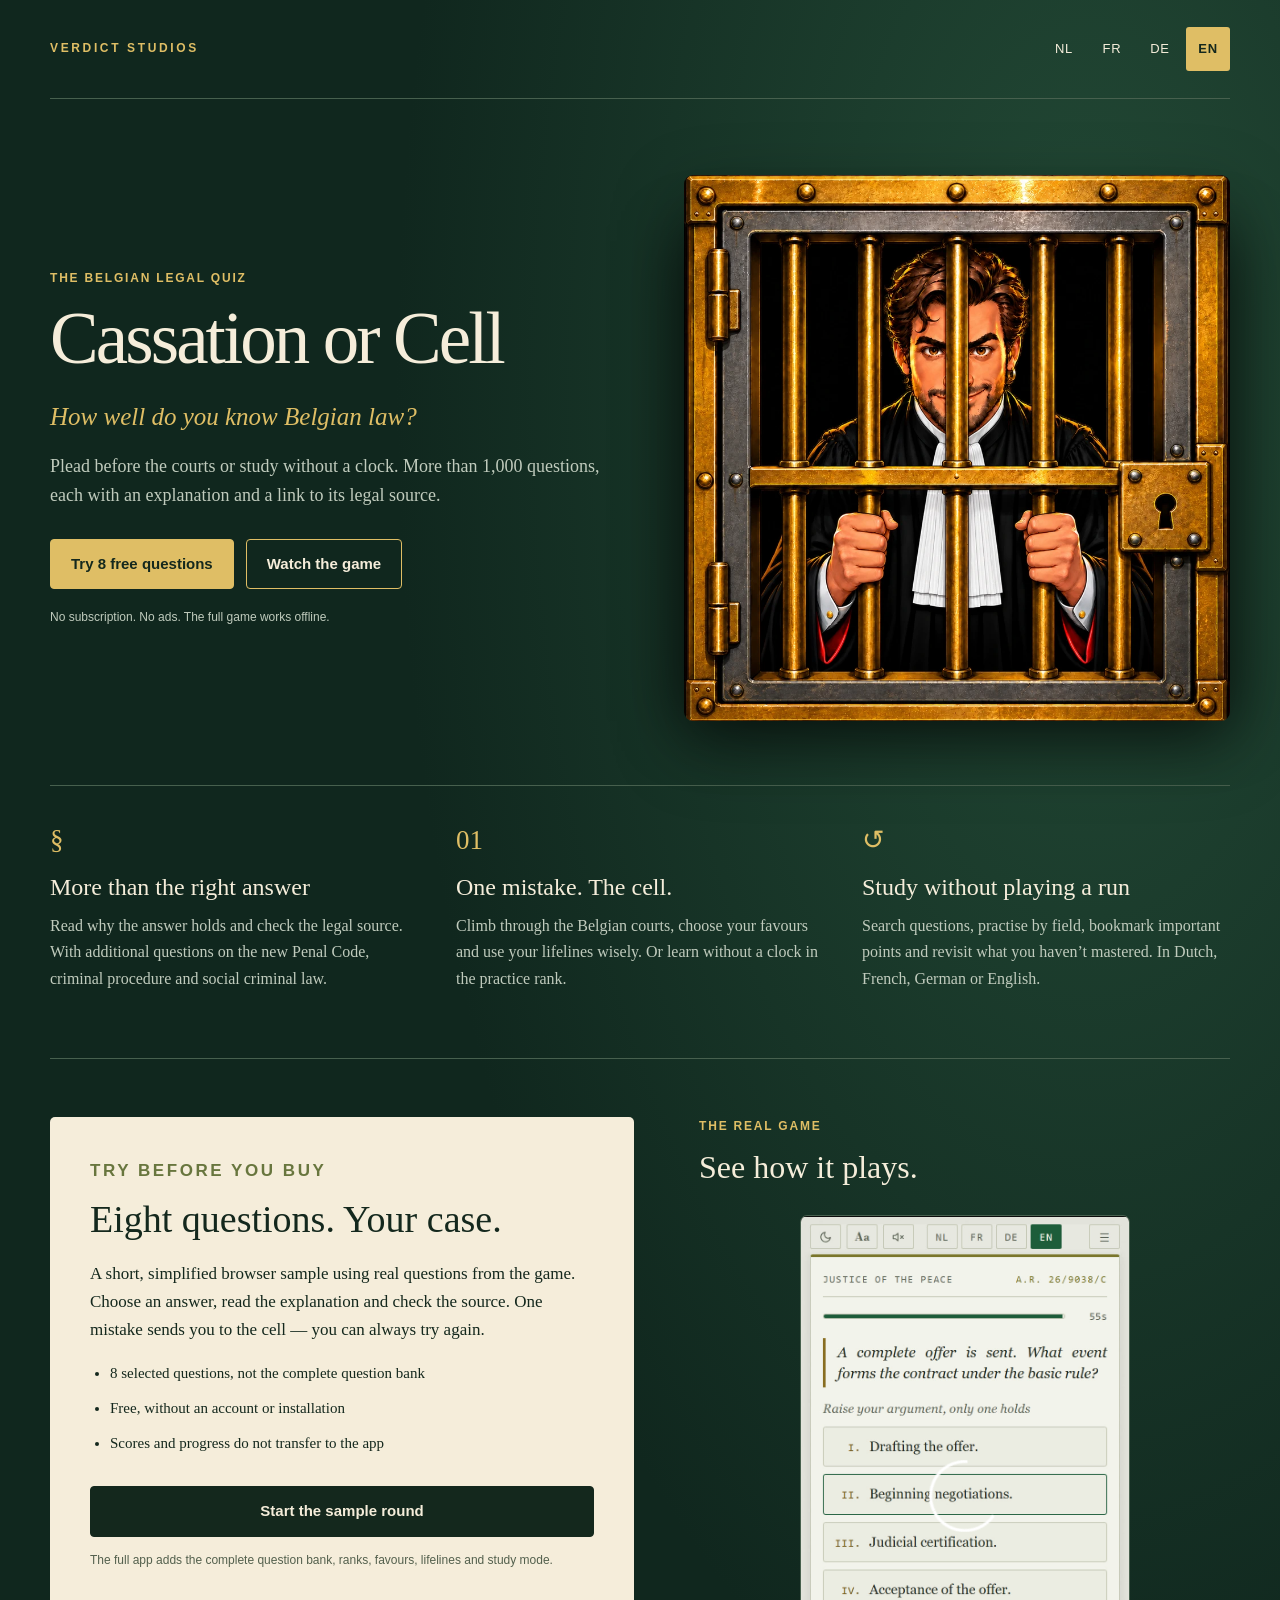
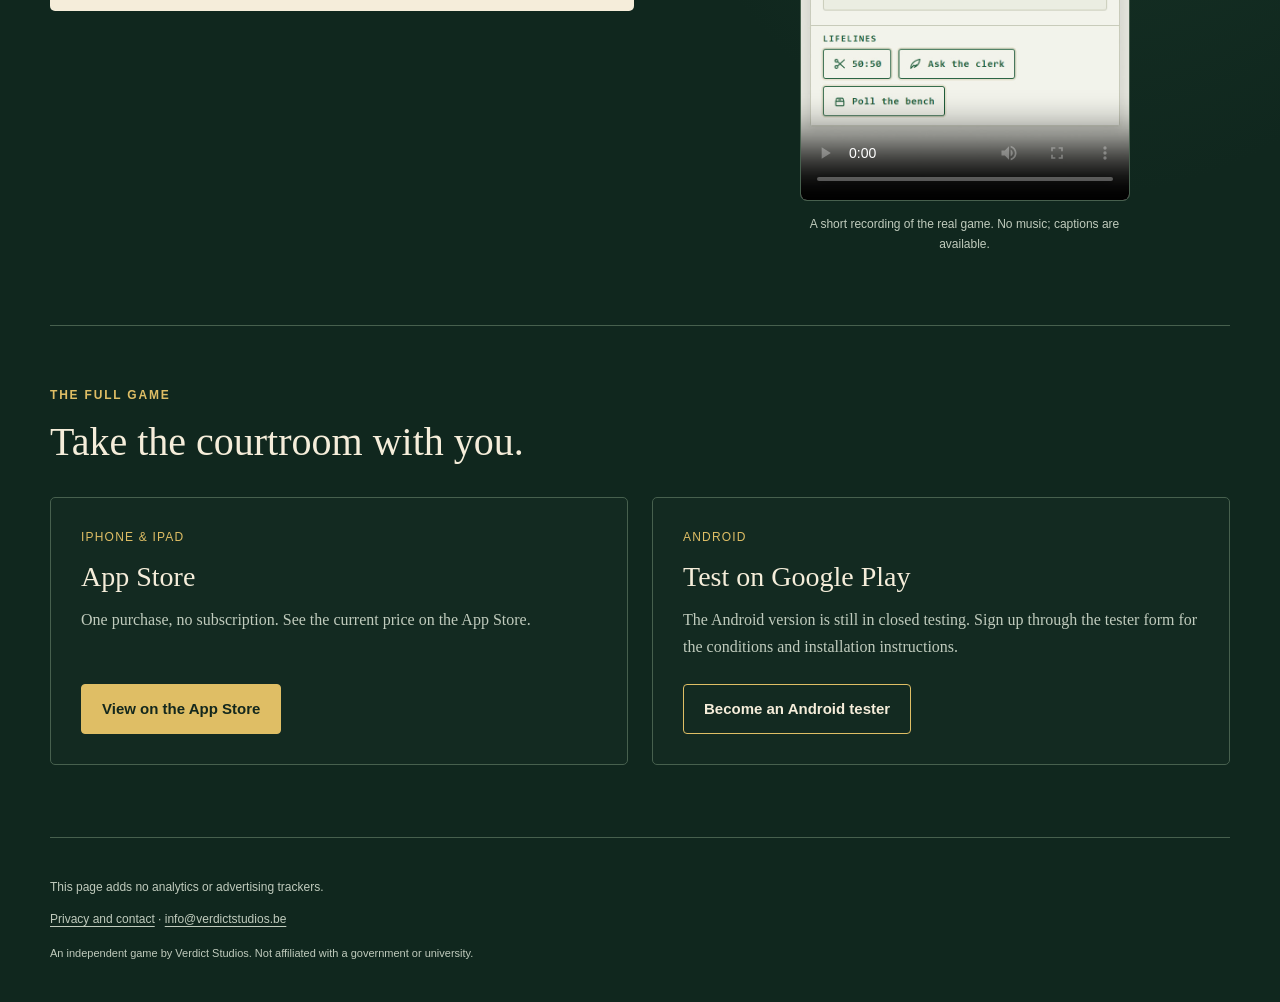
==== play/index.html @ 74232661 "Add four-language game preview and gameplay videos" ====
<!doctype html>
<html lang="nl">
<head>
  <meta charset="utf-8">
  <meta name="viewport" content="width=device-width,initial-scale=1">
  <meta http-equiv="Content-Security-Policy" content="default-src 'self'; script-src 'self'; style-src 'self'; img-src 'self' data:; media-src 'self'; connect-src 'none'; object-src 'none'; base-uri 'none'; form-action 'none'">
  <meta name="description" content="Cassatie of Cel: de Belgische rechtsquiz. Probeer gratis acht vragen, bekijk het spel en ontdek meer dan 1.000 vragen met juridische bronnen.">
  <meta name="theme-color" content="#10271e">
  <title>Cassatie of Cel — Dé Belgische rechtsquiz</title>
  <link rel="icon" href="assets/icon-192.png">
  <link rel="stylesheet" href="site.css">
  <script src="site.js" defer></script>
</head>
<body>
  <a class="skip" href="#main" data-copy="skip">Naar de inhoud</a>
  <header class="masthead page-width">
    <a class="studio" href="./">VERDICT STUDIOS</a>
    <nav class="languages" aria-label="Taal / Langue / Sprache / Language">
      <a href="?lang=nl" lang="nl" data-lang="nl">NL<span class="sr-only"> Nederlands</span></a>
      <a href="?lang=fr" lang="fr" data-lang="fr">FR<span class="sr-only"> Français</span></a>
      <a href="?lang=de" lang="de" data-lang="de">DE<span class="sr-only"> Deutsch</span></a>
      <a href="?lang=en" lang="en" data-lang="en">EN<span class="sr-only"> English</span></a>
    </nav>
  </header>
  <main id="main" class="page-width">
    <section class="hero" aria-labelledby="app-title">
      <div class="hero-copy">
        <p class="eyebrow" data-copy="subtitle">Dé Belgische rechtsquiz</p>
        <h1 id="app-title" data-copy="name">Cassatie of Cel</h1>
        <p class="hero-line" data-copy="hook">Ken jij het Belgische recht?</p>
        <p class="intro" data-copy="intro">Pleiten voor de rechtbank of zonder klok studeren. Meer dan 1.000 vragen, telkens met uitleg en een link naar de juridische bron.</p>
        <div class="actions">
          <a class="button primary" id="hero-demo" href="demo/?lang=nl" data-copy="try">Probeer 8 gratis vragen</a>
          <a class="button secondary" href="#watch" data-copy="watch">Bekijk het spel</a>
        </div>
        <p class="assurance" data-copy="assurance">Geen abonnement. Geen reclame. Het volledige spel werkt offline.</p>
      </div>
      <figure class="hero-art">
        <img src="assets/lawyer.webp" width="960" height="960" alt="Een advocaat achter de gouden tralies van een cel" id="hero-image" fetchpriority="high">
      </figure>
    </section>
    <section class="features" aria-label="Wat zit er in het spel?" id="features">
      <article><span class="feature-mark" aria-hidden="true">§</span><h2 data-copy="sourceTitle">Niet alleen het juiste antwoord</h2><p data-copy="sourceBody">Lees waarom het klopt en raadpleeg de juridische bron. Met extra vragen over het nieuwe Strafwetboek, strafvordering en sociaal strafrecht.</p></article>
      <article><span class="feature-mark" aria-hidden="true">01</span><h2 data-copy="playTitle">Eén fout. De cel.</h2><p data-copy="playBody">Klim door de Belgische rechtbanken, kies gunsten en zet je hulplijnen slim in. Of kies de oefenrang en leer zonder klok.</p></article>
      <article><span class="feature-mark" aria-hidden="true">↺</span><h2 data-copy="studyTitle">Ook zonder een run te spelen</h2><p data-copy="studyBody">Zoek vragen, oefen per rechtsgebied, bewaar bladwijzers en herhaal wat je nog niet beheerst. In het Nederlands, Frans, Duits of Engels.</p></article>
    </section>
    <section class="preview-section" aria-labelledby="sample-title">
      <div class="sample-card">
        <p class="eyebrow" data-copy="before">Eerst proberen</p>
        <h2 id="sample-title" data-copy="sampleTitle">Acht vragen. Jij pleit.</h2>
        <p data-copy="sampleBody">Een korte, vereenvoudigde browserproef met echte vragen uit het spel. Kies een antwoord, lees de uitleg en bekijk de bron. Eén fout stuurt je naar de cel — opnieuw proberen mag altijd.</p>
        <ul class="sample-facts"><li data-copy="sampleCount">8 geselecteerde vragen, niet de volledige vragenbank</li><li data-copy="sampleFree">Gratis, zonder account of installatie</li><li data-copy="samplePrivacy">Geen overdracht van scores of voortgang naar de app</li></ul>
        <a class="button primary" id="sample-demo" href="demo/?lang=nl" data-copy="start">Begin de proefronde</a>
        <p class="fineprint" data-copy="sampleLimit">De volledige app voegt de complete vragenbank, spelrangen, gunsten, hulplijnen en studiemodus toe.</p>
      </div>
      <div id="watch" class="watch-card">
        <div class="watch-heading"><p class="eyebrow" data-copy="actual">Het echte spel</p><h2 data-copy="videoTitle">Zo speelt het.</h2></div>
        <video id="gameplay" controls playsinline preload="none" poster="video/poster-nl.jpg" width="1080" height="1920" aria-label="Gameplayvideo van Cassatie of Cel">
          <source id="video-source" src="video/promo-nl.mp4" type="video/mp4">
          <track id="video-track" kind="captions" src="video/promo-nl.vtt" srclang="nl" label="Nederlands" default>
          <span data-copy="videoFallback">Je browser ondersteunt deze video niet.</span>
        </video>
        <p class="fineprint" data-copy="videoNote">Een korte opname van het echte spel. Zonder muziek; ondertitels zijn beschikbaar.</p>
      </div>
    </section>
    <section class="get-section" aria-labelledby="get-title">
      <div class="get-intro"><p class="eyebrow" data-copy="full">Het volledige spel</p><h2 id="get-title" data-copy="getTitle">Neem de rechtbank mee.</h2></div>
      <div class="store-grid">
        <article class="store-card"><p class="platform">iPhone &amp; iPad</p><h3>App Store</h3><p data-copy="iosBody">Eenmalige aankoop, zonder abonnement. Bekijk de actuele prijs in de App Store.</p><a class="button primary" href="https://apps.apple.com/be/app/id6790086255" target="_blank" rel="noopener noreferrer" data-copy="iosButton">Bekijk in de App Store</a></article>
        <article class="store-card android-card"><p class="platform">Android</p><h3 data-copy="androidTitle">Test mee op Google Play</h3><p data-copy="androidBody">De Android-versie zit nog in de gesloten testfase. Meld je aan via het testerformulier; daar vind je de voorwaarden en installatie-instructies.</p><a class="button secondary" href="https://forms.gle/mKwj6xQWo4FjbQhSA" target="_blank" rel="noopener noreferrer" data-copy="androidButton">Word Android-tester</a></article>
      </div>
    </section>
  </main>
  <footer class="page-width footer"><p data-copy="privacyNote">Deze pagina voegt geen analytics of advertentietrackers toe.</p><div><a href="../" data-copy="privacy">Privacy en contact</a><span aria-hidden="true"> · </span><a href="mailto:info@verdictstudios.be">info@verdictstudios.be</a></div><p class="fineprint" data-copy="independent">Een onafhankelijk spel van Verdict Studios. Niet verbonden aan of uitgegeven door een overheid of universiteit.</p></footer>
</body>
</html>
---- play/site.css ----
:root{color-scheme:dark;--bg:#10271e;--paper:#f5edda;--muted:#c0cbbd;--gold:#dfbe65;--edge:#47604e;--panel:#173529;--ink:#14281d;font-family:Georgia,'Times New Roman',serif;line-height:1.65}
*{box-sizing:border-box}html{scroll-behavior:smooth}body{margin:0;background:radial-gradient(ellipse at 85% 15%,#234a36 0,transparent 45%),var(--bg);color:var(--paper)}a{color:inherit}button,a,video{-webkit-tap-highlight-color:transparent}a:focus-visible,video:focus-visible{outline:3px solid var(--gold);outline-offset:5px}::selection{background:var(--gold);color:var(--ink)}.page-width{width:min(1180px,calc(100% - 64px));margin-inline:auto}.masthead{display:flex;justify-content:space-between;align-items:center;padding-block:27px;border-bottom:1px solid var(--edge);gap:20px}.studio,.eyebrow,.languages,.platform,.button,.fineprint,.assurance,.footer{font-family:Arial,Helvetica,sans-serif}.studio{font-size:12px;letter-spacing:.22em;text-decoration:none;color:var(--gold);font-weight:700}.languages{display:flex;gap:4px}.languages a{min-width:44px;min-height:44px;display:grid;place-content:center;font-size:13px;letter-spacing:.06em;text-decoration:none;border:1px solid transparent;border-radius:3px}.languages a:hover{border-color:var(--edge)}.languages a[aria-current=page]{background:var(--gold);color:var(--ink);font-weight:700}.hero{display:grid;grid-template-columns:1.05fr 1fr;gap:60px;align-items:center;padding-block:76px 64px}.eyebrow{text-transform:uppercase;letter-spacing:.15em;font-size:12px;font-weight:700;color:var(--gold);margin:0 0 12px}h1,h2,h3,p{overflow-wrap:break-word}h1{font-size:clamp(42px,5.7vw,76px);line-height:1.03;font-weight:400;margin:0 0 24px;letter-spacing:-.04em}h2{font-weight:400;font-size:32px;line-height:1.18;margin:0 0 18px}h3{font-weight:400;line-height:1.2;font-size:28px;margin:0 0 14px}.hero-line{font-size:25px;line-height:1.35;margin:0 0 18px;color:var(--gold);font-style:italic}.intro{color:var(--muted);font-size:18px;margin:0 0 28px;max-width:570px}.hero-art{margin:0;position:relative}.hero-art:before{content:'';position:absolute;inset:12% 0 0;background:#0009;filter:blur(32px);z-index:-1}.hero-art img{display:block;width:100%;height:auto;border-radius:9px;box-shadow:0 25px 70px #0006}.actions{display:flex;flex-wrap:wrap;gap:12px}.button{display:inline-flex;align-items:center;justify-content:center;text-align:center;text-decoration:none;padding:14px 20px;min-height:50px;line-height:1.35;border:1px solid var(--gold);border-radius:4px;font-size:15px;font-weight:700;transition:background .15s,transform .15s}.button:hover{transform:translateY(-2px)}.primary{background:var(--gold);color:var(--ink)}.primary:hover{background:#f0d580}.secondary{background:transparent;color:var(--paper)}.secondary:hover{background:#ffffff0c}.assurance{font-size:12px;color:var(--muted);margin:18px 0 0;line-height:1.7}.features{display:grid;grid-template-columns:repeat(3,minmax(0,1fr));gap:38px;padding-block:38px 66px;border-top:1px solid var(--edge)}.features h2{font-size:24px;margin-block:16px 12px}.features p{color:var(--muted);font-size:16px;margin:0}.feature-mark{display:block;font-size:27px;color:var(--gold);line-height:1.2}.preview-section{display:grid;grid-template-columns:1.1fr 1fr;gap:65px;align-items:start;padding-block:58px 70px;border-top:1px solid var(--edge)}.sample-card{background:var(--paper);color:var(--ink);padding:40px;border-radius:5px;position:sticky;top:30px}.sample-card .eyebrow{color:#68763e}.sample-card h2{font-size:38px}.sample-card p{font-size:17px}.sample-card .button{background:var(--ink);color:var(--paper);border-color:var(--ink);width:100%;margin-top:16px}.sample-card .button:hover{background:#244735}.sample-facts{padding-left:20px;font-size:15px}.sample-facts li{margin:10px 0}.fineprint,.sample-card .fineprint{font-size:12px;line-height:1.65;color:var(--muted);margin:14px 0 0}.sample-card .fineprint{color:#53604d}.watch-card{text-align:center;scroll-margin-top:24px}.watch-heading{text-align:left}.watch-card video{display:block;width:min(100%,330px);height:auto;max-height:640px;aspect-ratio:9/16;object-fit:contain;background:#0b0c0b;border:1px solid var(--edge);border-radius:7px;margin:28px auto 0}.watch-card .fineprint{max-width:360px;margin-inline:auto}.get-section{padding-block:60px 72px;border-top:1px solid var(--edge)}.get-intro{margin-bottom:32px}.get-intro h2{font-size:40px}.store-grid{display:grid;grid-template-columns:1fr 1fr;gap:24px}.store-card{padding:30px;border:1px solid var(--edge);border-radius:5px;background:#ffffff03;display:flex;flex-direction:column;align-items:start}.store-card p:not(.platform){color:var(--muted);margin:0 0 24px}.store-card .button{margin-top:auto}.platform{font-size:12px;letter-spacing:.1em;color:var(--gold);margin:0 0 12px;text-transform:uppercase}.footer{font-size:12px;border-top:1px solid var(--edge);padding-block:28px 40px;color:var(--muted)}.footer a{text-underline-offset:3px}.footer .fineprint{max-width:740px;font-size:11px}.skip{position:absolute;top:0;left:15px;z-index:5;transform:translateY(-120%);padding:12px;background:var(--gold);color:var(--ink)}.skip:focus{transform:none}.sr-only{position:absolute;width:1px;height:1px;overflow:hidden;clip-path:inset(50%);white-space:nowrap}
@media(max-width:900px){.page-width{width:calc(100% - 44px)}.hero{gap:32px;padding-top:50px}h1{font-size:48px}.hero-line{font-size:22px}.intro{font-size:16px}.features{gap:24px}.preview-section{gap:30px;grid-template-columns:1fr 1fr}.sample-card{padding:28px}.sample-card h2{font-size:32px}}
@media(max-width:640px){.page-width{width:calc(100% - 36px)}.masthead{padding-block:15px}.studio{font-size:10px;letter-spacing:.15em}.languages{gap:0}.languages a{min-width:39px}.hero{grid-template-columns:1fr;padding-block:36px 40px;gap:32px}.hero-copy{text-align:center}h1{font-size:clamp(40px,12vw,59px)}.hero-line{font-size:22px}.intro{font-size:17px}.actions{justify-content:center}.button{font-size:14px;padding:13px 16px}.hero-art{max-width:390px;margin-inline:auto}.hero-art img{border-radius:6px}.features{grid-template-columns:1fr;gap:26px;padding-block:30px 36px}.features article{display:grid;grid-template-columns:30px 1fr;column-gap:14px}.feature-mark{grid-row:1/3;margin-top:2px}.features h2{margin:0 0 8px;font-size:23px}.features p{grid-column:2}.preview-section{grid-template-columns:1fr;padding-block:36px 44px;gap:38px}.sample-card{position:static;padding:28px 24px}.sample-card h2{font-size:34px}.sample-card p{font-size:16px}.watch-heading{text-align:center}.watch-card video{width:min(100%,330px);max-height:none}.get-section{padding-block:40px}.get-intro h2{font-size:34px}.store-grid{grid-template-columns:1fr}.store-card{padding:26px}.store-card .button{width:100%}}
@media(prefers-reduced-motion:reduce){html{scroll-behavior:auto}.button{transition:none}.button:hover{transform:none}}
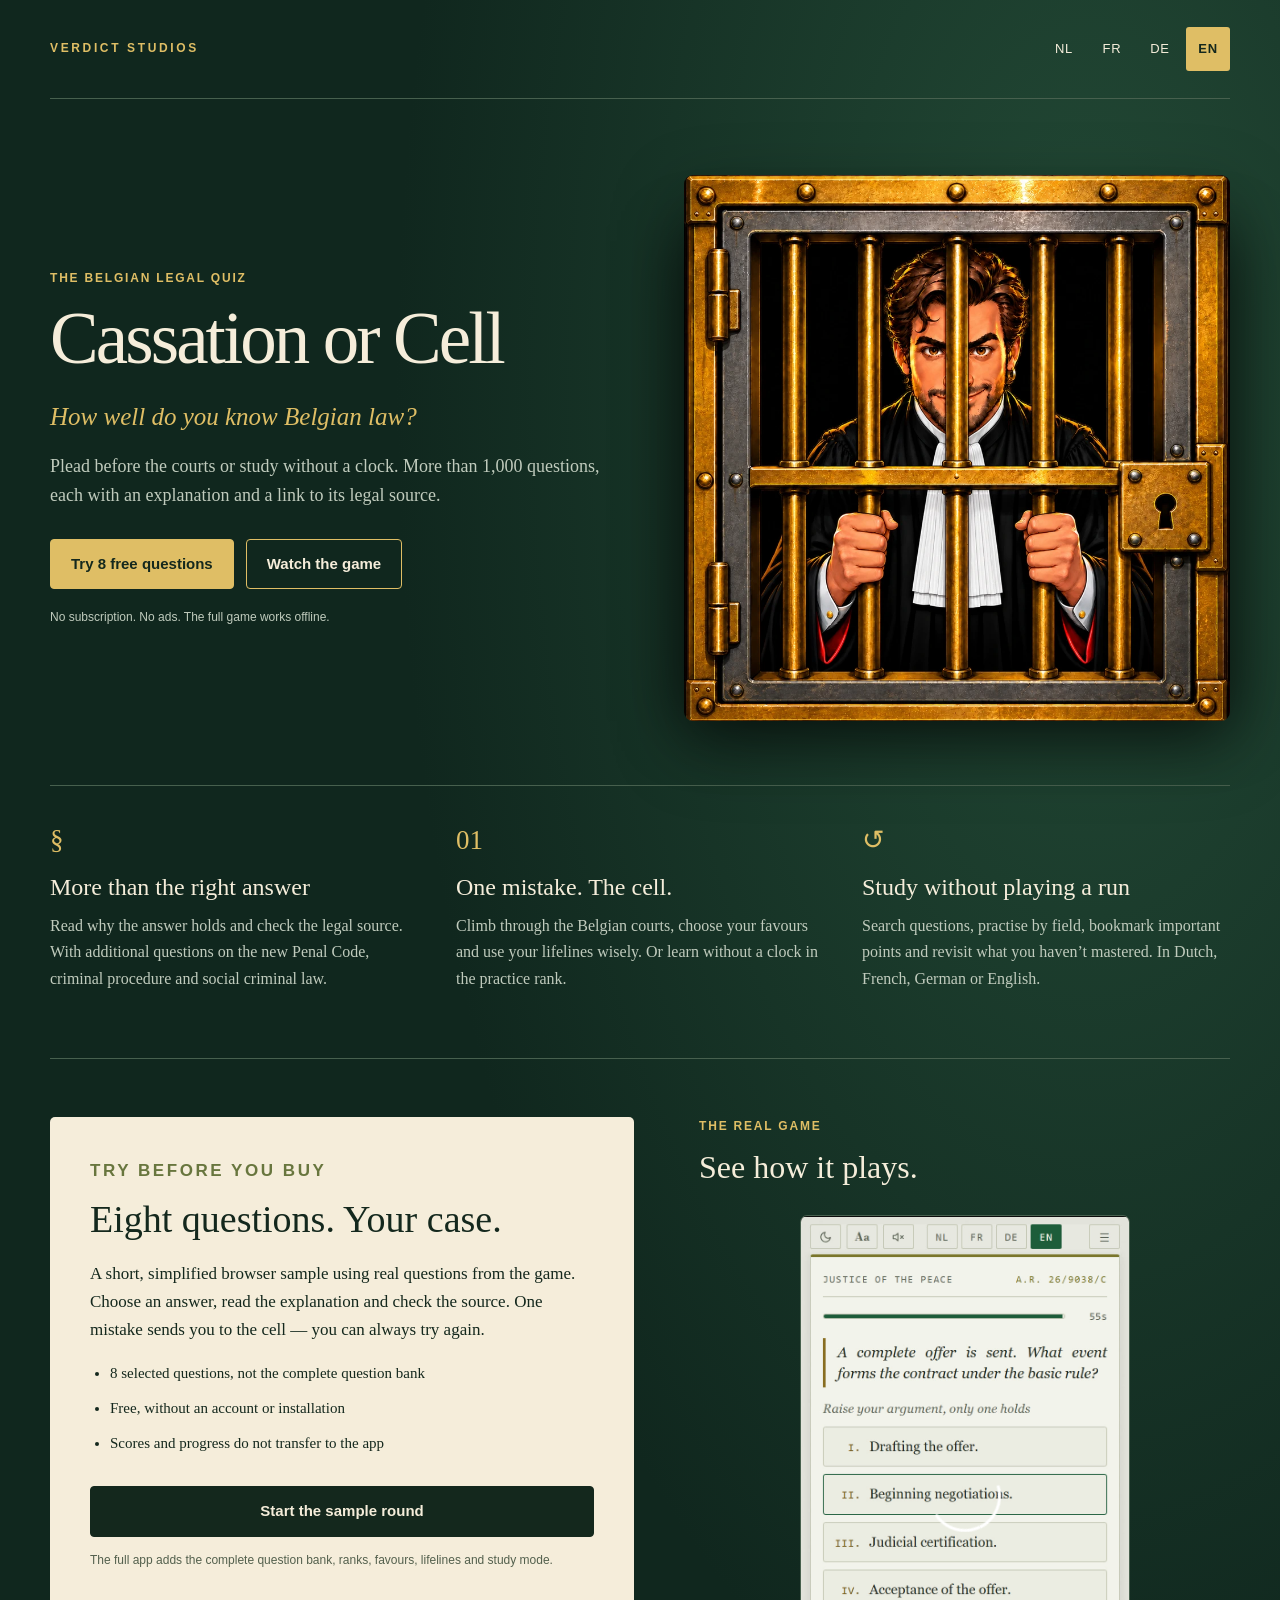
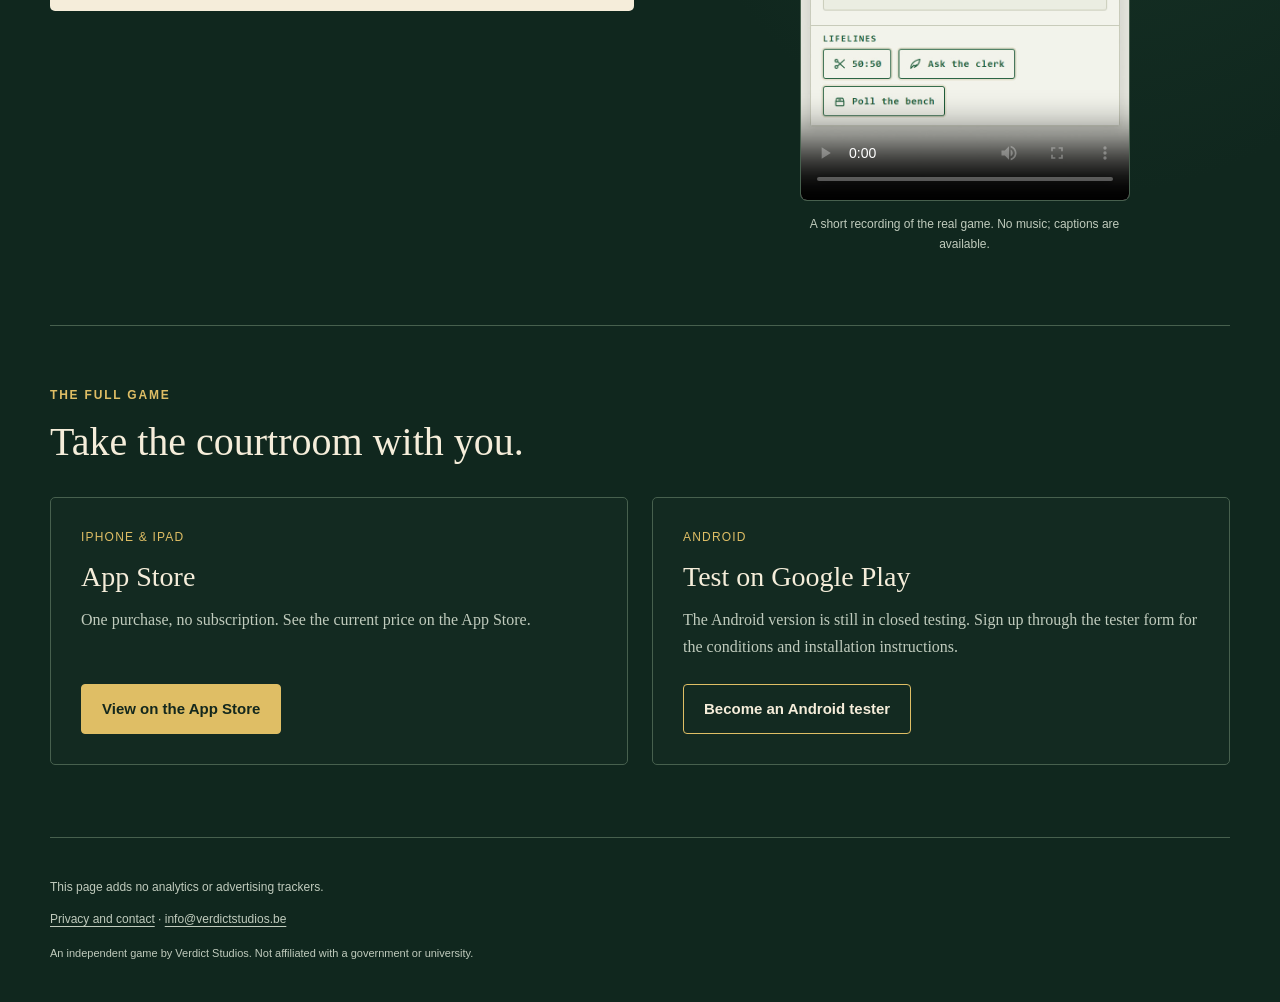
==== commit 5fc11852: "Move game pages to coc/play with compatible entry links" ====
--- a/play/index.html
+++ b/play/index.html
@@ -3,74 +3,17 @@
 <head>
   <meta charset="utf-8">
   <meta name="viewport" content="width=device-width,initial-scale=1">
-  <meta http-equiv="Content-Security-Policy" content="default-src 'self'; script-src 'self'; style-src 'self'; img-src 'self' data:; media-src 'self'; connect-src 'none'; object-src 'none'; base-uri 'none'; form-action 'none'">
-  <meta name="description" content="Cassatie of Cel: de Belgische rechtsquiz. Probeer gratis acht vragen, bekijk het spel en ontdek meer dan 1.000 vragen met juridische bronnen.">
-  <meta name="theme-color" content="#10271e">
-  <title>Cassatie of Cel — Dé Belgische rechtsquiz</title>
-  <link rel="icon" href="assets/icon-192.png">
-  <link rel="stylesheet" href="site.css">
-  <script src="site.js" defer></script>
+  <meta http-equiv="Content-Security-Policy" content="default-src 'none'; script-src 'self'; base-uri 'none'; form-action 'none'">
+  <meta name="robots" content="noindex">
+  <link rel="canonical" href="https://verdictstudios.be/coc/play/">
+  <title>Cassatie of Cel — Verder naar het spel</title>
+  <script src="/play/redirect.js" defer></script>
+  <noscript><meta http-equiv="refresh" content="0;url=/coc/play/"></noscript>
 </head>
 <body>
-  <a class="skip" href="#main" data-copy="skip">Naar de inhoud</a>
-  <header class="masthead page-width">
-    <a class="studio" href="./">VERDICT STUDIOS</a>
-    <nav class="languages" aria-label="Taal / Langue / Sprache / Language">
-      <a href="?lang=nl" lang="nl" data-lang="nl">NL<span class="sr-only"> Nederlands</span></a>
-      <a href="?lang=fr" lang="fr" data-lang="fr">FR<span class="sr-only"> Français</span></a>
-      <a href="?lang=de" lang="de" data-lang="de">DE<span class="sr-only"> Deutsch</span></a>
-      <a href="?lang=en" lang="en" data-lang="en">EN<span class="sr-only"> English</span></a>
-    </nav>
-  </header>
-  <main id="main" class="page-width">
-    <section class="hero" aria-labelledby="app-title">
-      <div class="hero-copy">
-        <p class="eyebrow" data-copy="subtitle">Dé Belgische rechtsquiz</p>
-        <h1 id="app-title" data-copy="name">Cassatie of Cel</h1>
-        <p class="hero-line" data-copy="hook">Ken jij het Belgische recht?</p>
-        <p class="intro" data-copy="intro">Pleiten voor de rechtbank of zonder klok studeren. Meer dan 1.000 vragen, telkens met uitleg en een link naar de juridische bron.</p>
-        <div class="actions">
-          <a class="button primary" id="hero-demo" href="demo/?lang=nl" data-copy="try">Probeer 8 gratis vragen</a>
-          <a class="button secondary" href="#watch" data-copy="watch">Bekijk het spel</a>
-        </div>
-        <p class="assurance" data-copy="assurance">Geen abonnement. Geen reclame. Het volledige spel werkt offline.</p>
-      </div>
-      <figure class="hero-art">
-        <img src="assets/lawyer.webp" width="960" height="960" alt="Een advocaat achter de gouden tralies van een cel" id="hero-image" fetchpriority="high">
-      </figure>
-    </section>
-    <section class="features" aria-label="Wat zit er in het spel?" id="features">
-      <article><span class="feature-mark" aria-hidden="true">§</span><h2 data-copy="sourceTitle">Niet alleen het juiste antwoord</h2><p data-copy="sourceBody">Lees waarom het klopt en raadpleeg de juridische bron. Met extra vragen over het nieuwe Strafwetboek, strafvordering en sociaal strafrecht.</p></article>
-      <article><span class="feature-mark" aria-hidden="true">01</span><h2 data-copy="playTitle">Eén fout. De cel.</h2><p data-copy="playBody">Klim door de Belgische rechtbanken, kies gunsten en zet je hulplijnen slim in. Of kies de oefenrang en leer zonder klok.</p></article>
-      <article><span class="feature-mark" aria-hidden="true">↺</span><h2 data-copy="studyTitle">Ook zonder een run te spelen</h2><p data-copy="studyBody">Zoek vragen, oefen per rechtsgebied, bewaar bladwijzers en herhaal wat je nog niet beheerst. In het Nederlands, Frans, Duits of Engels.</p></article>
-    </section>
-    <section class="preview-section" aria-labelledby="sample-title">
-      <div class="sample-card">
-        <p class="eyebrow" data-copy="before">Eerst proberen</p>
-        <h2 id="sample-title" data-copy="sampleTitle">Acht vragen. Jij pleit.</h2>
-        <p data-copy="sampleBody">Een korte, vereenvoudigde browserproef met echte vragen uit het spel. Kies een antwoord, lees de uitleg en bekijk de bron. Eén fout stuurt je naar de cel — opnieuw proberen mag altijd.</p>
-        <ul class="sample-facts"><li data-copy="sampleCount">8 geselecteerde vragen, niet de volledige vragenbank</li><li data-copy="sampleFree">Gratis, zonder account of installatie</li><li data-copy="samplePrivacy">Geen overdracht van scores of voortgang naar de app</li></ul>
-        <a class="button primary" id="sample-demo" href="demo/?lang=nl" data-copy="start">Begin de proefronde</a>
-        <p class="fineprint" data-copy="sampleLimit">De volledige app voegt de complete vragenbank, spelrangen, gunsten, hulplijnen en studiemodus toe.</p>
-      </div>
-      <div id="watch" class="watch-card">
-        <div class="watch-heading"><p class="eyebrow" data-copy="actual">Het echte spel</p><h2 data-copy="videoTitle">Zo speelt het.</h2></div>
-        <video id="gameplay" controls playsinline preload="none" poster="video/poster-nl.jpg" width="1080" height="1920" aria-label="Gameplayvideo van Cassatie of Cel">
-          <source id="video-source" src="video/promo-nl.mp4" type="video/mp4">
-          <track id="video-track" kind="captions" src="video/promo-nl.vtt" srclang="nl" label="Nederlands" default>
-          <span data-copy="videoFallback">Je browser ondersteunt deze video niet.</span>
-        </video>
-        <p class="fineprint" data-copy="videoNote">Een korte opname van het echte spel. Zonder muziek; ondertitels zijn beschikbaar.</p>
-      </div>
-    </section>
-    <section class="get-section" aria-labelledby="get-title">
-      <div class="get-intro"><p class="eyebrow" data-copy="full">Het volledige spel</p><h2 id="get-title" data-copy="getTitle">Neem de rechtbank mee.</h2></div>
-      <div class="store-grid">
-        <article class="store-card"><p class="platform">iPhone &amp; iPad</p><h3>App Store</h3><p data-copy="iosBody">Eenmalige aankoop, zonder abonnement. Bekijk de actuele prijs in de App Store.</p><a class="button primary" href="https://apps.apple.com/be/app/id6790086255" target="_blank" rel="noopener noreferrer" data-copy="iosButton">Bekijk in de App Store</a></article>
-        <article class="store-card android-card"><p class="platform">Android</p><h3 data-copy="androidTitle">Test mee op Google Play</h3><p data-copy="androidBody">De Android-versie zit nog in de gesloten testfase. Meld je aan via het testerformulier; daar vind je de voorwaarden en installatie-instructies.</p><a class="button secondary" href="https://forms.gle/mKwj6xQWo4FjbQhSA" target="_blank" rel="noopener noreferrer" data-copy="androidButton">Word Android-tester</a></article>
-      </div>
-    </section>
+  <main>
+    <h1>Het spel is verhuisd / Le jeu a déménagé / Das Spiel ist umgezogen / The game has moved</h1>
+    <p><a id="redirect-target" href="/coc/play/">Ga naar het spel / Voir le jeu / Zum Spiel / Go to the game</a></p>
   </main>
-  <footer class="page-width footer"><p data-copy="privacyNote">Deze pagina voegt geen analytics of advertentietrackers toe.</p><div><a href="../" data-copy="privacy">Privacy en contact</a><span aria-hidden="true"> · </span><a href="mailto:info@verdictstudios.be">info@verdictstudios.be</a></div><p class="fineprint" data-copy="independent">Een onafhankelijk spel van Verdict Studios. Niet verbonden aan of uitgegeven door een overheid of universiteit.</p></footer>
 </body>
 </html>
